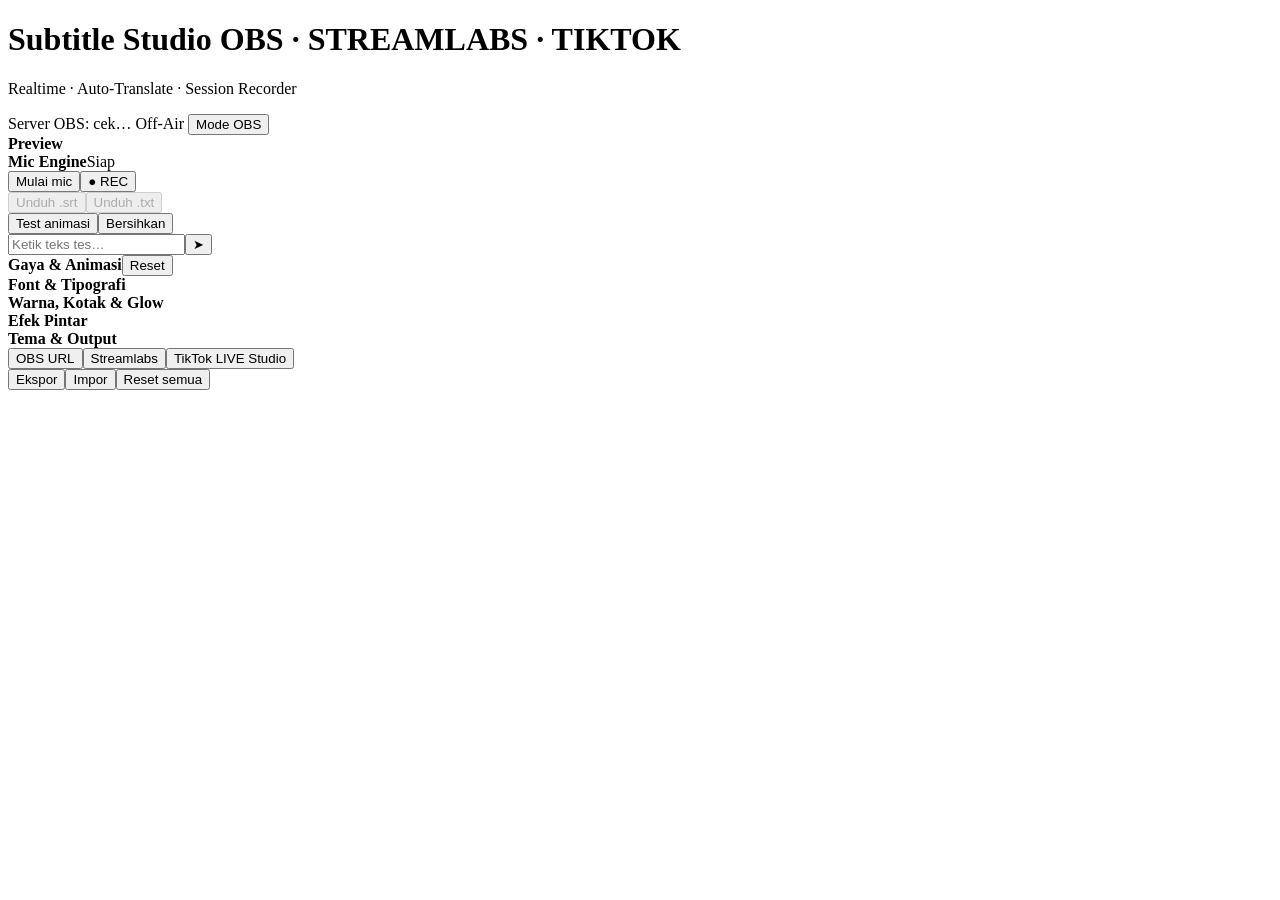
==== index.html @ 02d78bf9 "Add files via upload" ====
<!DOCTYPE html>
<html lang="id" data-ui="ember"><head><meta charset="utf-8">
<meta name="viewport" content="width=device-width, initial-scale=1">
<title>Subtitle Studio</title>
<link href="https://fonts.googleapis.com/css2?family=Rubik:wght@400;600;700;800;900&family=Poppins:wght@400;600;700;800;900&family=Montserrat:wght@400;600;700;800;900&family=Anton&family=Bangers&family=Luckiest+Guy&family=Permanent+Marker&family=Bungee&family=Baloo+2:wght@400;600;700;800&family=Fredoka:wght@400;600;700&family=Pacifico&family=Rubik+Mono+One&display=swap" rel="stylesheet">
<link rel="stylesheet" href="css/subtitle.css">
<link rel="stylesheet" href="css/studio.css">
</head><body>
<header class="top">
  <div><h1>Subtitle Studio <span class="badge">OBS · STREAMLABS · TIKTOK</span></h1>
  <p>Realtime · Auto-Translate · Session Recorder</p></div>
  <div class="top-r">
    <span id="bSrv" class="pill">Server OBS: cek…</span>
    <span id="bAir" class="pill">Off-Air</span>
    <button id="obs">Mode OBS</button>
  </div>
</header>

<div class="grid">
  <section class="card wide" id="pv">
    <div class="ch"><b>Preview</b><span class="info" id="pvInfo"></span></div>
    <div class="stage" id="stage"><div id="sub"></div><div id="cap"></div></div>
    <div class="cf"><span id="pvL"></span><span id="pvR"></span></div>
  </section>

  <section class="card" id="micCard">
    <div class="ch"><b>Mic Engine</b><span class="info" id="micInfo">Siap</span></div>
    <div class="row"><button id="mic" class="main">Mulai mic</button><button id="rec" class="rec">● REC</button></div>
    <div class="meter"><i id="meter"></i></div>
    <div class="row sm"><button id="srt" disabled>Unduh .srt</button><button id="txtx" disabled>Unduh .txt</button></div>
    <div class="body" data-body="mic"></div>
    <div class="row"><button id="test">Test animasi</button><button id="clear">Bersihkan</button></div>
    <div class="row"><input id="manual" type="text" placeholder="Ketik teks tes…"><button id="send" class="sq">➤</button></div>
    <div id="status"></div>
  </section>

  <section class="card"><div class="ch"><b>Gaya &amp; Animasi</b><button class="mini" id="rAnim">Reset</button></div><div class="body" data-body="anim"></div></section>
  <section class="card"><div class="ch"><b>Font &amp; Tipografi</b></div><div class="body" data-body="font"></div></section>
  <section class="card"><div class="ch"><b>Warna, Kotak &amp; Glow</b></div><div class="body" data-body="color"></div></section>
  <section class="card"><div class="ch"><b>Efek Pintar</b></div><div class="body" data-body="smart"></div></section>
  <section class="card">
    <div class="ch"><b>Tema &amp; Output</b></div>
    <div class="body" data-body="out"></div>
    <div class="row sm"><button class="url" data-t="OBS">OBS URL</button><button class="url" data-t="Streamlabs">Streamlabs</button><button class="url" data-t="TikTok LIVE Studio">TikTok LIVE Studio</button></div>
    <div class="row sm"><button id="exp">Ekspor</button><button id="imp">Impor</button><button id="rAll">Reset semua</button></div>
    <input type="file" id="impF" accept=".json" hidden>
  </section>
</div>
<script src="js/engine.js"></script>
<script src="js/studio.js"></script>
</body></html>
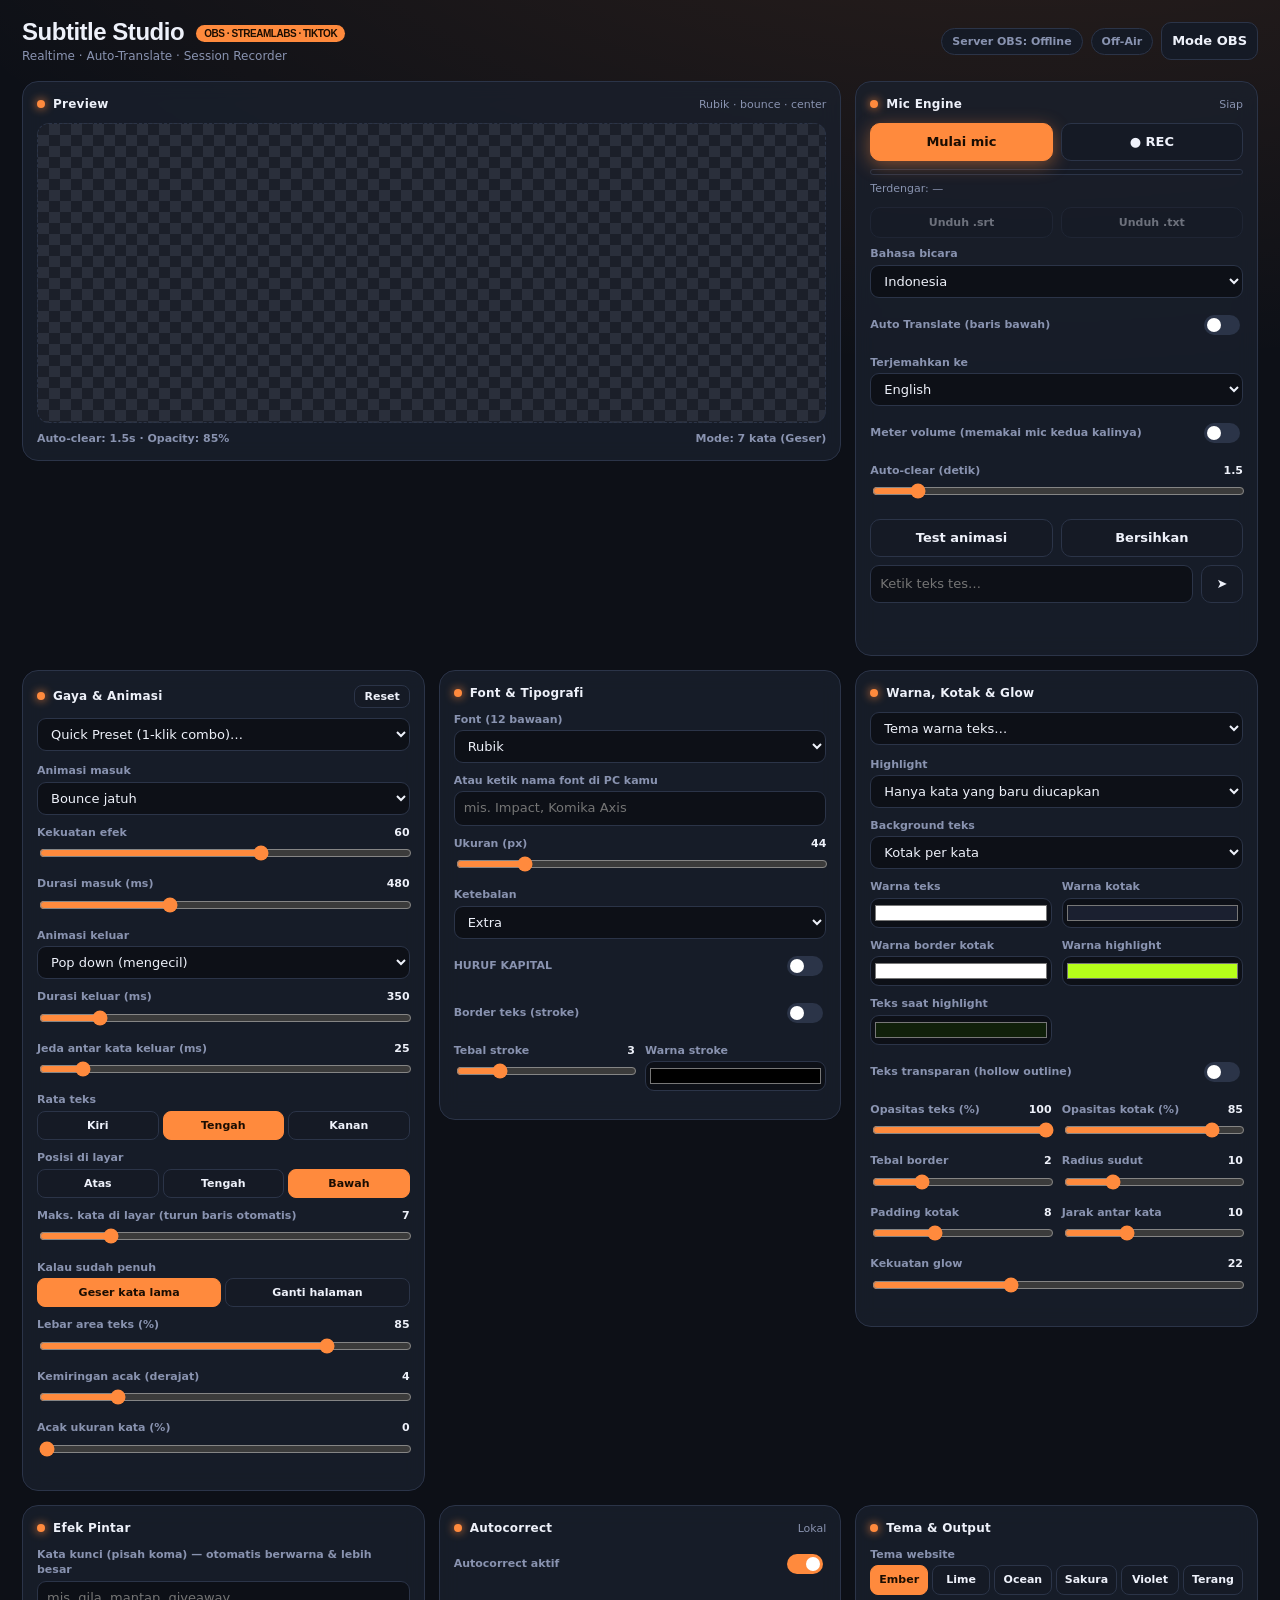
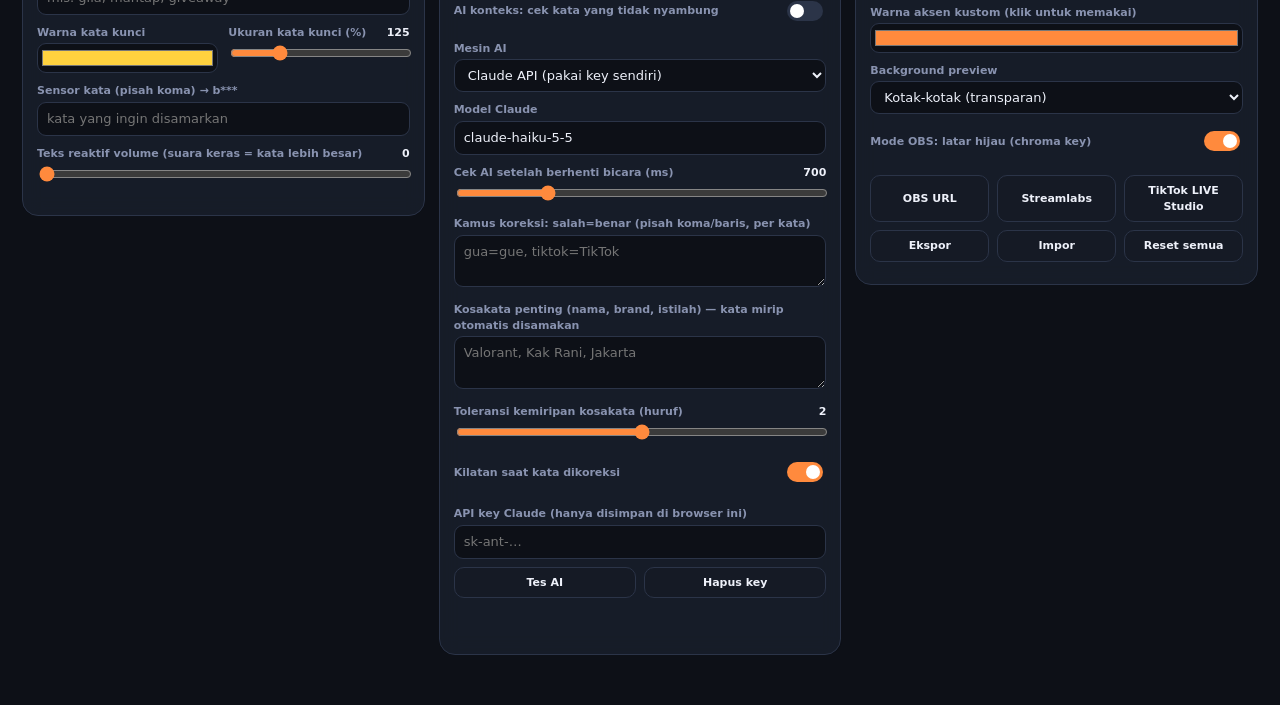
==== commit b1ffa69c: "Add files via upload" ====
--- a/index.html
+++ b/index.html
@@ -16,6 +16,11 @@
   </div>
 </header>
 
+<div id="fileWarn" class="warn" hidden>
+  <b>Izin mic diminta terus karena halaman dibuka lewat <code>file://</code>.</b> Chrome tidak menyimpan izin mic untuk file lokal.
+  Jalankan <code>start-windows.bat</code> / <code>start-mac-linux.sh</code> lalu buka <code>http://localhost:3000</code>, izin cukup sekali.
+  Tanpa Node.js: jalankan <code>python -m http.server 8000</code> di folder ini, lalu buka <code>http://localhost:8000</code>.
+</div>
 <div class="grid">
   <section class="card wide" id="pv">
     <div class="ch"><b>Preview</b><span class="info" id="pvInfo"></span></div>
@@ -27,6 +32,7 @@
     <div class="ch"><b>Mic Engine</b><span class="info" id="micInfo">Siap</span></div>
     <div class="row"><button id="mic" class="main">Mulai mic</button><button id="rec" class="rec">● REC</button></div>
     <div class="meter"><i id="meter"></i></div>
+    <div id="heard" class="heard">Terdengar: —</div>
     <div class="row sm"><button id="srt" disabled>Unduh .srt</button><button id="txtx" disabled>Unduh .txt</button></div>
     <div class="body" data-body="mic"></div>
     <div class="row"><button id="test">Test animasi</button><button id="clear">Bersihkan</button></div>
@@ -39,6 +45,13 @@
   <section class="card"><div class="ch"><b>Warna, Kotak &amp; Glow</b></div><div class="body" data-body="color"></div></section>
   <section class="card"><div class="ch"><b>Efek Pintar</b></div><div class="body" data-body="smart"></div></section>
   <section class="card">
+    <div class="ch"><b>Autocorrect</b><span class="info" id="acInfo">Mati</span></div>
+    <div class="body" data-body="ac"></div>
+    <div class="ctl"><label><span>API key Claude (hanya disimpan di browser ini)</span></label><input id="acKey" type="password" placeholder="sk-ant-…" autocomplete="off"></div>
+    <div class="row sm"><button id="acTest">Tes AI</button><button id="acDel">Hapus key</button></div>
+    <div id="acLog"></div>
+  </section>
+  <section class="card">
     <div class="ch"><b>Tema &amp; Output</b></div>
     <div class="body" data-body="out"></div>
     <div class="row sm"><button class="url" data-t="OBS">OBS URL</button><button class="url" data-t="Streamlabs">Streamlabs</button><button class="url" data-t="TikTok LIVE Studio">TikTok LIVE Studio</button></div>
--- a/css/subtitle.css
+++ b/css/subtitle.css
@@ -0,0 +1,63 @@
+/* Tampilan subtitle: dipakai oleh Preview (index.html) dan Overlay (overlay.html) */
+.stage{display:flex;flex-direction:column;align-items:center;padding:4vh 3vw;box-sizing:border-box}
+#sub{display:flex;flex-wrap:wrap;align-items:center;justify-content:center;gap:calc(var(--gap,10px)*.6) var(--gap,10px);line-height:1.15;max-width:100%;text-align:center}
+#cap{margin-top:.6em;max-width:90%;text-align:center;font-weight:700;padding:.25em .7em;border-radius:10px;background:rgba(0,0,0,.55);text-shadow:0 1px 3px #000;opacity:0;transition:opacity .35s}
+#cap.show{opacity:1}
+.w{display:inline-block;white-space:pre;box-sizing:border-box;padding:calc(var(--pad)*.55) var(--pad);border:var(--bdW) solid var(--bd);border-radius:var(--rad);background:var(--bx);
+  color:color-mix(in srgb,var(--tx) calc(var(--txA)*100%),transparent);transform:rotate(var(--rot,0deg));
+  transition:background-color .2s,color .2s,box-shadow .25s,border-color .2s;will-change:transform,opacity}
+.w.hl{background:var(--hlC);color:var(--hlTx);border-color:color-mix(in srgb,var(--hlC) 65%,#000);
+  box-shadow:0 0 var(--glow) var(--hlC),0 0 calc(var(--glow)*2.2) color-mix(in srgb,var(--hlC) 45%,transparent)}
+.w.key{color:var(--keyC)}.w.key.hl{color:var(--hlTx)}
+#sub.caps .w{text-transform:uppercase}
+#sub.stroke .w{-webkit-text-stroke:var(--sw) var(--sc);paint-order:stroke fill}
+#sub.hollow .w{color:transparent;-webkit-text-stroke:2px var(--tx)}
+#sub.hollow .w.hl{-webkit-text-stroke-color:var(--hlTx)}
+#sub.bs-underline .w{background:transparent;border-width:0 0 var(--bdW);border-radius:0}
+#sub.bs-none .w{background:transparent;border-color:transparent}
+#sub.bs-underline .w.hl,#sub.bs-none .w.hl{background:var(--hlC)}
+
+/* ===== masuk ===== */
+.in-pop{animation:k-pop var(--inD) var(--ease) both}
+.in-spring{animation:k-spring calc(var(--inD)*1.4) ease-out both}
+.in-bounce{animation:k-bounce calc(var(--inD)*1.3) ease-out both}
+.in-stretch{animation:k-stretch var(--inD) var(--ease) both}
+.in-sidepop{animation:k-side var(--inD) var(--ease) both}
+.in-fade{animation:k-fade var(--inD) ease-out both}
+.in-slide{animation:k-slide var(--inD) var(--ease) both}
+.in-drop{animation:k-drop var(--inD) var(--ease) both}
+.in-spin{animation:k-spin var(--inD) var(--ease) both}
+.in-flip{animation:k-flip var(--inD) var(--ease) both}
+.in-blur{animation:k-blur var(--inD) ease-out both}
+.in-zoom{animation:k-zoom var(--inD) var(--ease) both}
+.in-skew{animation:k-skew var(--inD) var(--ease) both}
+@keyframes k-pop{from{transform:scale(calc(1 - var(--pw))) rotate(var(--rot));opacity:0}}
+@keyframes k-spring{0%{transform:scale(0) rotate(var(--rot));opacity:0}40%{transform:scale(calc(1 + var(--pw)*.45)) rotate(var(--rot));opacity:1}65%{transform:scale(calc(1 - var(--pw)*.15)) rotate(var(--rot))}85%{transform:scale(calc(1 + var(--pw)*.06)) rotate(var(--rot))}}
+@keyframes k-bounce{0%{transform:translateY(calc(var(--pw)*-130px)) rotate(var(--rot));opacity:0}45%{transform:translateY(0) rotate(var(--rot));opacity:1}62%{transform:translateY(calc(var(--pw)*-26px)) rotate(var(--rot))}78%{transform:translateY(0) rotate(var(--rot))}90%{transform:translateY(calc(var(--pw)*-8px)) rotate(var(--rot))}}
+@keyframes k-stretch{from{transform:scaleX(calc(1 - var(--pw)*.92)) rotate(var(--rot));opacity:0}}
+@keyframes k-side{from{transform:translateX(calc(var(--dir)*var(--pw)*100px)) scaleX(calc(1 - var(--pw)*.9)) rotate(var(--rot));opacity:0}}
+@keyframes k-fade{from{opacity:0}}
+@keyframes k-slide{from{transform:translateY(calc(var(--pw)*110px)) rotate(var(--rot));opacity:0}}
+@keyframes k-drop{from{transform:translateY(calc(var(--pw)*-180px)) rotate(var(--rot));opacity:0}}
+@keyframes k-spin{from{transform:rotate(calc(var(--pw)*-540deg)) scale(0);opacity:0}}
+@keyframes k-flip{from{transform:perspective(500px) rotateX(calc(var(--pw)*95deg)) rotate(var(--rot));opacity:0}}
+@keyframes k-blur{from{filter:blur(calc(var(--pw)*24px));opacity:0;transform:scale(calc(1 + var(--pw)*.5)) rotate(var(--rot))}}
+@keyframes k-zoom{from{transform:scale(calc(1 + var(--pw)*2.5)) rotate(var(--rot));opacity:0}}
+@keyframes k-skew{from{transform:translateX(calc(var(--pw)*-70px)) skewX(calc(var(--pw)*-40deg)) rotate(var(--rot));opacity:0}}
+
+.fixed{animation:fixflash .7s ease-out}
+@keyframes fixflash{0%{transform:scale(1.3) rotate(var(--rot));filter:brightness(1.9) saturate(1.4)}100%{transform:scale(1) rotate(var(--rot));filter:none}}
+
+/* ===== keluar ===== */
+[class*=out-]{animation-duration:var(--outD);animation-delay:var(--delay);animation-fill-mode:both;animation-timing-function:ease-in}
+.out-fade{animation-name:o-fade}.out-pop{animation-name:o-pop}.out-drop{animation-name:o-drop}.out-up{animation-name:o-up}
+.out-blur{animation-name:o-blur}.out-shrink{animation-name:o-shrink}.out-sweep{animation-name:o-sweep}
+.out-scatter{animation-name:o-scatter;animation-timing-function:cubic-bezier(.1,.7,.3,1)}
+@keyframes o-fade{to{opacity:0}}
+@keyframes o-pop{to{transform:scale(0) rotate(var(--rot));opacity:0}}
+@keyframes o-drop{to{transform:translateY(220px) rotate(calc(var(--rot) + 40deg));opacity:0}}
+@keyframes o-up{to{transform:translateY(-150px) rotate(var(--rot));opacity:0}}
+@keyframes o-blur{to{filter:blur(22px);transform:scale(1.4) rotate(var(--rot));opacity:0}}
+@keyframes o-shrink{to{transform:scaleX(.04) rotate(var(--rot));opacity:0}}
+@keyframes o-sweep{to{transform:translateX(calc(var(--dir)*420px)) rotate(var(--rot));opacity:0}}
+@keyframes o-scatter{to{transform:translate(var(--sx),var(--sy)) rotate(var(--sr)) scale(.2);opacity:0}}
--- a/css/studio.css
+++ b/css/studio.css
@@ -0,0 +1,80 @@
+/* ===== tema UI (ganti lewat Tema & Output) ===== */
+:root,[data-ui=ember]{--bg:#0d1017;--bg2:#151a25;--card:rgba(26,32,46,.78);--line:#2b3448;--ink:#eef1fa;--mute:#8993b0;--acc:#ff8a3d;--on:#1a0d02;--stagebg:#0a0d13}
+[data-ui=lime]{--bg:#0b100a;--bg2:#121a10;--card:rgba(22,32,19,.78);--line:#2a3d25;--acc:#b6ff1a;--on:#0f1a02;--mute:#86a07c;--stagebg:#080c07}
+[data-ui=ocean]{--bg:#08121c;--bg2:#0e1c2c;--card:rgba(15,32,50,.78);--line:#1f3a57;--acc:#38bdf8;--on:#02131f;--mute:#7e9ab8;--stagebg:#060d15}
+[data-ui=sakura]{--bg:#170c14;--bg2:#221220;--card:rgba(42,20,38,.78);--line:#4a2a44;--acc:#ff7eb6;--on:#240716;--mute:#b58aa8;--stagebg:#10080e}
+[data-ui=violet]{--bg:#0f0c1b;--bg2:#171329;--card:rgba(30,25,54,.78);--line:#35305a;--acc:#a78bfa;--on:#12092e;--mute:#9a93c2;--stagebg:#0a0813}
+[data-ui=paper]{--bg:#eef0f5;--bg2:#e3e6ee;--card:rgba(255,255,255,.85);--line:#cdd3e0;--ink:#161a24;--mute:#68718a;--acc:#e8590c;--on:#fff;--stagebg:#d9dde7}
+*{box-sizing:border-box}
+html,body{margin:0;min-height:100%}
+body{background:radial-gradient(1200px 600px at 80% -10%,color-mix(in srgb,var(--acc) 14%,transparent),transparent),var(--bg);color:var(--ink);font:13px/1.4 Rubik,system-ui,sans-serif;padding:18px 22px 50px}
+.top{display:flex;justify-content:space-between;align-items:center;gap:12px;flex-wrap:wrap;margin-bottom:16px}
+h1{margin:0;font:800 24px Rubik,sans-serif;letter-spacing:-.02em}
+.top p{margin:2px 0 0;color:var(--mute);font-size:12px}
+.badge{font-size:10px;font-weight:700;padding:3px 8px;border-radius:99px;background:var(--acc);color:var(--on);vertical-align:middle;margin-left:6px}
+.top-r{display:flex;gap:8px;align-items:center}
+.pill{font-size:11px;font-weight:600;padding:5px 10px;border-radius:99px;border:1px solid var(--line);background:var(--bg2);color:var(--mute)}
+.pill.ok{color:#4ade80;border-color:#1f6b3a}.pill.air{color:#ff4d5e;border-color:#7a2530;animation:pl 1.4s infinite}
+@keyframes pl{50%{opacity:.55}}
+.grid{display:grid;grid-template-columns:repeat(auto-fit,minmax(310px,1fr));gap:14px;align-items:start}
+.card{background:var(--card);border:1px solid var(--line);border-radius:16px;padding:14px;backdrop-filter:blur(10px)}
+.wide{grid-column:span 2}
+@media(max-width:700px){.wide{grid-column:auto}body{padding:12px}}
+.ch{display:flex;justify-content:space-between;align-items:center;margin-bottom:10px;gap:8px}
+.ch b{font-size:12px;font-weight:800;letter-spacing:.02em;color:var(--ink)}
+.ch b::before{content:"";display:inline-block;width:8px;height:8px;border-radius:50%;background:var(--acc);margin-right:8px;box-shadow:0 0 10px var(--acc)}
+.info{font-size:11px;color:var(--mute)}
+.row{display:flex;gap:8px;margin-bottom:8px}.row>*{flex:1;min-width:0}.row .sq{flex:0 0 42px}
+.sm button{font-size:11px;padding:7px 6px}
+button,select,input[type=text]{font:inherit}
+button{background:var(--bg2);color:var(--ink);border:1px solid var(--line);border-radius:10px;padding:9px 10px;font-weight:700;cursor:pointer;transition:transform .1s,filter .15s}
+button:hover{filter:brightness(1.15)}button:active{transform:scale(.97)}button:disabled{opacity:.4;cursor:default}
+button.main{background:var(--acc);border-color:var(--acc);color:var(--on);box-shadow:0 4px 18px color-mix(in srgb,var(--acc) 45%,transparent)}
+button.main.live{background:#fff;color:#d3122e;border-color:#fff}
+button.rec.live{background:#d3122e;border-color:#d3122e;color:#fff;animation:pl 1.2s infinite}
+button.mini{padding:3px 9px;font-size:11px;border-radius:8px}
+:focus-visible{outline:2px solid var(--acc);outline-offset:2px}
+.meter{height:6px;border-radius:9px;background:var(--bg2);overflow:hidden;margin:2px 0 10px;border:1px solid var(--line)}
+.meter i{display:block;height:100%;width:0;background:linear-gradient(90deg,#4ade80,var(--acc));transition:width .06s}
+#status{font-size:11px;color:var(--mute);min-height:30px;margin-top:4px}
+textarea{width:100%;min-height:52px;resize:vertical;background:var(--bg);color:var(--ink);border:1px solid var(--line);border-radius:9px;padding:7px 9px;font:inherit}
+input[type=password]{width:100%;background:var(--bg);color:var(--ink);border:1px solid var(--line);border-radius:9px;padding:7px 9px;font:inherit}
+.card>.ctl{margin-bottom:8px}
+#acLog{font-size:11px;color:var(--mute);min-height:34px;white-space:pre-line;margin-top:6px}
+input[type=text],select{width:100%;background:var(--bg);color:var(--ink);border:1px solid var(--line);border-radius:9px;padding:7px 9px}
+.body{display:grid;grid-template-columns:1fr 1fr;gap:4px 10px;margin-bottom:8px}
+.ctl{grid-column:1/-1;margin-bottom:6px}.ctl.half{grid-column:auto}
+.ctl>label{display:flex;justify-content:space-between;font-size:11px;color:var(--mute);margin-bottom:3px;font-weight:600}
+.ctl>label b{color:var(--ink)}
+input[type=range]{width:100%;accent-color:var(--acc)}
+input[type=color]{width:100%;height:30px;border:1px solid var(--line);border-radius:9px;background:var(--bg);padding:2px;cursor:pointer}
+.seg{display:flex;gap:4px;flex-wrap:wrap}.seg button{flex:1;padding:6px 8px;font-size:11px;border-radius:8px}
+.seg button.on{background:var(--acc);color:var(--on);border-color:var(--acc)}
+.tog{display:flex;justify-content:space-between;align-items:center;font-size:12px;font-weight:600;cursor:pointer;padding:4px 0}
+.tog input{appearance:none;width:36px;height:20px;border-radius:99px;background:var(--line);position:relative;cursor:pointer;transition:background .15s;flex:none}
+.tog input::after{content:"";position:absolute;top:3px;left:3px;width:14px;height:14px;border-radius:50%;background:#fff;transition:transform .15s}
+.tog input:checked{background:var(--acc)}.tog input:checked::after{transform:translateX(16px)}
+.sel-sp{margin-bottom:8px;grid-column:1/-1}
+
+/* ===== preview ===== */
+#pv .stage{position:relative;min-height:300px;justify-content:center;border-radius:12px;overflow:hidden;border:1px dashed var(--line)}
+#pv .stage[data-bg=checker]{background:repeating-conic-gradient(#2a2f3b 0 25%,#1b1f29 0 50%) 0 0/22px 22px}
+#pv .stage[data-bg=dark]{background:var(--stagebg)}
+#pv .stage[data-bg=light]{background:#e9ebf0}
+#pv .stage[data-bg=green]{background:#00ff00}
+#pv .stage[data-bg=video]{background:linear-gradient(135deg,#3a5a7a,#7a4a6a 50%,#c08a4a)}
+.cf{display:flex;justify-content:space-between;font-size:11px;font-weight:700;color:var(--mute);margin-top:8px}
+
+/* ===== Mode OBS (layar penuh, tanpa panel) ===== */
+body.obs{padding:0;background:#000;overflow:hidden}
+body.obs .top,body.obs .grid>*:not(#pv){display:none}
+body.obs #pv{position:fixed;inset:0;z-index:9;border-radius:0;border:0;padding:0;background:var(--stagebg)}
+body.obs #pv .ch,body.obs #pv .cf{display:none}
+body.obs #pv .stage{position:absolute;inset:0;border:0;border-radius:0;background:var(--stagebg)}
+body.obs.chroma #pv .stage{background:#00ff00}
+
+.warn{margin:0 0 14px;padding:10px 14px;border-radius:12px;border:1px solid #b45309;background:color-mix(in srgb,#f59e0b 16%,var(--bg2));font-size:12px;line-height:1.5}
+.warn code{background:var(--bg);padding:1px 6px;border-radius:6px}
+body.obs .warn{display:none}
+
+.heard{font-size:11px;color:var(--mute);margin:-4px 0 10px;min-height:16px;word-break:break-word}
